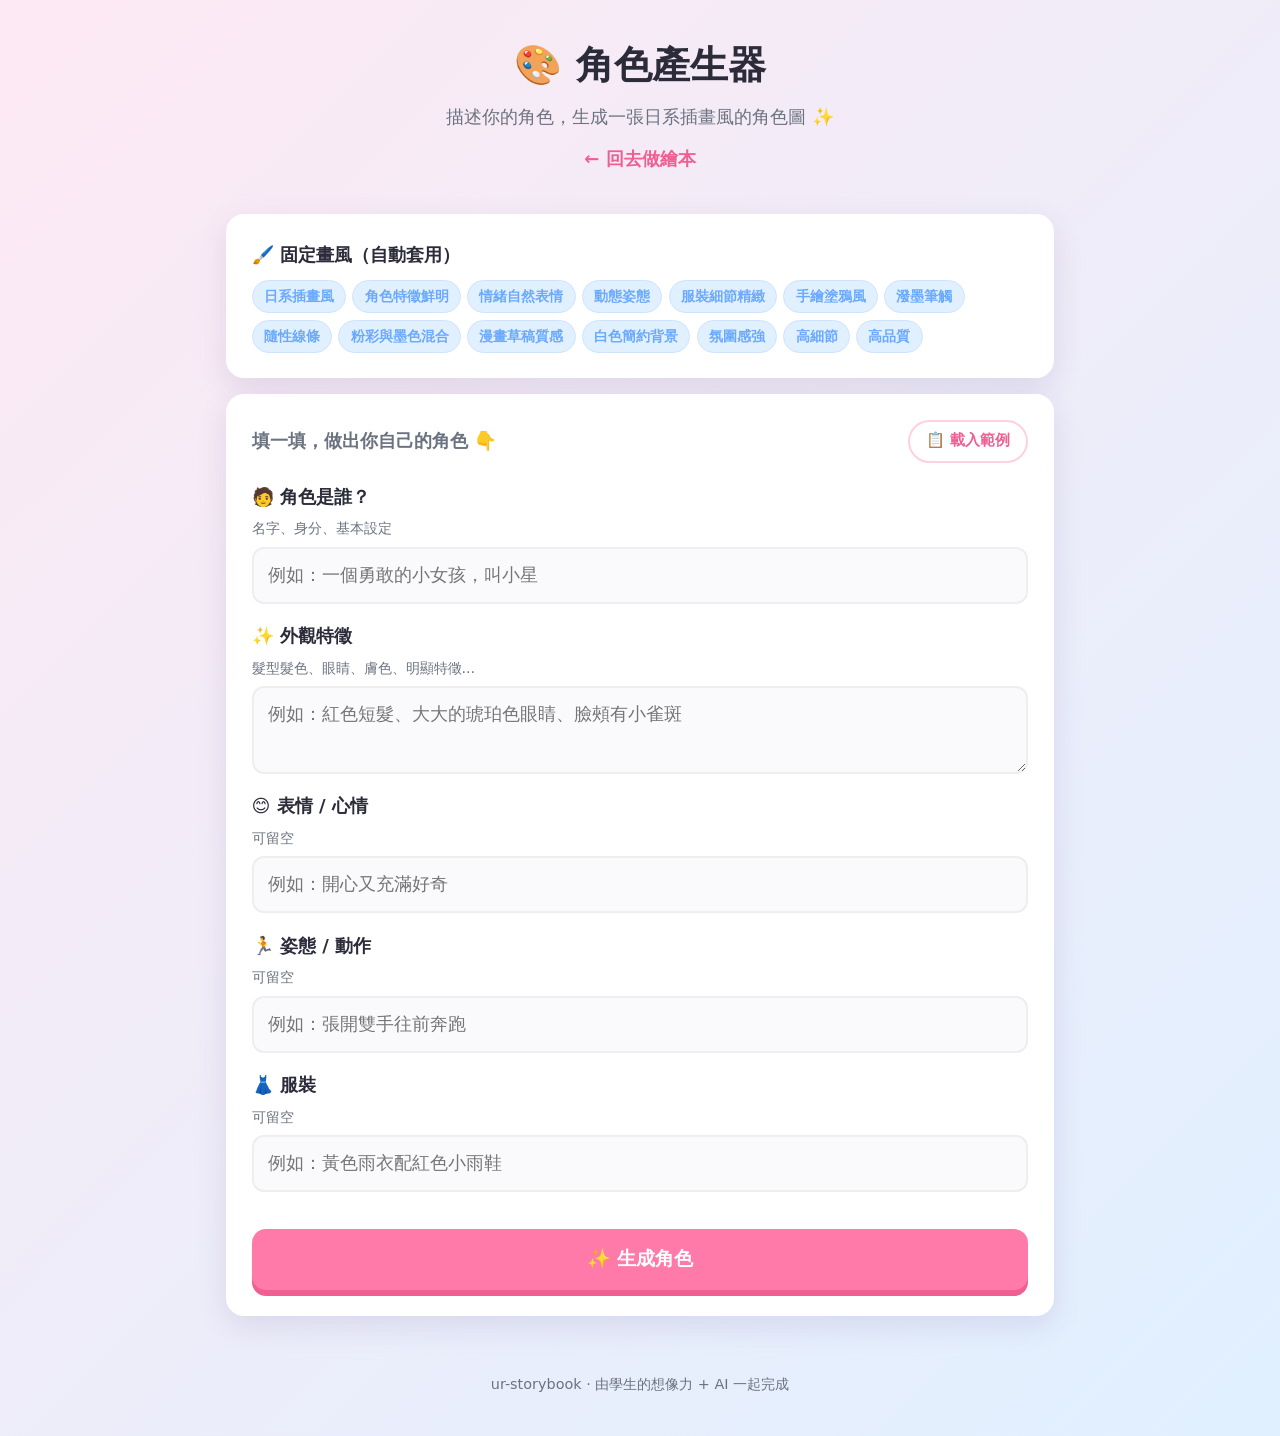
==== public/character.html @ 3357f684 "新增角色產生器工具，並優化插圖背景與生圖速度 角色產生器（新工具）： - public/character.html + character.js：描述角色→出圖→下載或「用這個角色做繪本」 - se" ====
<!doctype html>
<html lang="zh-Hant">
<head>
  <meta charset="utf-8" />
  <meta name="viewport" content="width=device-width, initial-scale=1" />
  <title>🎨 角色產生器 · ur-storybook</title>
  <link rel="stylesheet" href="style.css" />
</head>
<body>
  <header class="site-header">
    <h1>🎨 角色產生器</h1>
    <p>描述你的角色，生成一張日系插畫風的角色圖 ✨</p>
    <nav class="topnav"><a href="index.html">← 回去做繪本</a></nav>
  </header>

  <main>
    <!-- 風格說明 -->
    <section class="card style-card">
      <span class="label">🖌️ 固定畫風（自動套用）</span>
      <div class="style-chips" id="styleChips"></div>
    </section>

    <!-- 設定區 -->
    <section id="setup" class="card">
      <div class="setup-head">
        <p class="setup-intro">填一填，做出你自己的角色 👇</p>
        <button type="button" id="loadExample" class="btn-mini">📋 載入範例</button>
      </div>

      <label class="field">
        <span class="label">🧑 角色是誰？</span>
        <span class="hint">名字、身分、基本設定</span>
        <input type="text" id="cName" placeholder="例如：一個勇敢的小女孩，叫小星" />
      </label>

      <label class="field">
        <span class="label">✨ 外觀特徵</span>
        <span class="hint">髮型髮色、眼睛、膚色、明顯特徵…</span>
        <textarea id="cFeatures" rows="2" placeholder="例如：紅色短髮、大大的琥珀色眼睛、臉頰有小雀斑"></textarea>
      </label>

      <label class="field">
        <span class="label">😊 表情 / 心情</span>
        <span class="hint">可留空</span>
        <input type="text" id="cMood" placeholder="例如：開心又充滿好奇" />
      </label>

      <label class="field">
        <span class="label">🏃 姿態 / 動作</span>
        <span class="hint">可留空</span>
        <input type="text" id="cPose" placeholder="例如：張開雙手往前奔跑" />
      </label>

      <label class="field">
        <span class="label">👗 服裝</span>
        <span class="hint">可留空</span>
        <input type="text" id="cClothing" placeholder="例如：黃色雨衣配紅色小雨鞋" />
      </label>

      <p id="ideaWarn" class="inline-warn hidden"></p>

      <button id="generate" class="btn-primary">✨ 生成角色</button>
      <p id="status" class="status hidden"></p>
    </section>

    <!-- 成果區 -->
    <section id="result" class="card hidden">
      <div class="page">
        <div class="page-img" id="charImg"><div class="spinner">角色生成中…</div></div>
      </div>
      <div class="book-actions">
        <button id="useInBook" class="btn-primary">📖 用這個角色做繪本</button>
        <button id="download" class="btn-secondary">⬇️ 下載角色圖</button>
        <button id="again" class="btn-secondary">↻ 再做一個</button>
      </div>
    </section>
  </main>

  <footer class="site-footer">ur-storybook · 由學生的想像力 + AI 一起完成</footer>

  <script src="contentSafety.js"></script>
  <script src="character.js"></script>
</body>
</html>
---- public/style.css ----
:root {
  --bg1: #fde9f3; --bg2: #e0f0ff; --card: #ffffff; --ink: #2b2b3a; --muted: #6b7280;
  --primary: #ff7aa8; --primary-d: #ef5f92; --accent: #6aa9ff; --ring: #ffd0e2;
  --radius: 18px; --shadow: 0 10px 30px rgba(80, 60, 120, .12);
}
* { box-sizing: border-box; }
body {
  margin: 0; color: var(--ink);
  font-family: "Noto Sans TC", system-ui, "Microsoft JhengHei", sans-serif;
  background: linear-gradient(135deg, var(--bg1), var(--bg2)); min-height: 100vh;
  font-size: 18px; line-height: 1.7;
}
.site-header { text-align: center; padding: 2rem 1rem .5rem; }
.site-header h1 { margin: 0; font-size: 2.4rem; }
.site-header p { margin: .3rem 0 0; color: var(--muted); }
main { max-width: 860px; margin: 0 auto; padding: 1rem; }
.site-footer { text-align: center; padding: 1.5rem 1rem 2.5rem; color: var(--muted); font-size: .9rem; }
.topnav { margin-top: .7rem; }
.topnav a { color: var(--primary-d); font-weight: 700; text-decoration: none; }
.topnav a:hover { text-decoration: underline; }

.style-card { padding: 1rem 1.4rem; }
.style-chips { display: flex; flex-wrap: wrap; gap: .4rem; margin-top: .6rem; }
.chip { background: var(--bg2); color: var(--accent); border: 1px solid #cfe3ff; border-radius: 999px; padding: .25rem .7rem; font-size: .85rem; font-weight: 600; }

.card {
  background: var(--card); border-radius: var(--radius); box-shadow: var(--shadow);
  padding: 1.6rem; margin: 1rem 0;
}
.field { display: flex; flex-direction: column; gap: .4rem; flex: 1; }
.label { font-weight: 700; }
.hint { color: var(--muted); font-size: .85rem; }
textarea, select, input[type=file], input[type=text] {
  font: inherit; padding: .7rem .9rem; border: 2px solid #eee; border-radius: 12px;
  background: #fafafd; transition: border-color .15s; width: 100%;
}
textarea:focus, select:focus, input[type=text]:focus { outline: none; border-color: var(--accent); }

.setup-head { display: flex; align-items: center; justify-content: space-between; gap: 1rem; margin-bottom: 1.2rem; flex-wrap: wrap; }
.setup-intro { margin: 0; color: var(--muted); font-weight: 600; }
#setup .field { margin-bottom: 1.1rem; }
#setup .field .hint { margin-top: -.1rem; }
.row { display: flex; gap: 1rem; flex-wrap: wrap; margin-top: 1rem; }
.field.small { flex: 0 0 130px; }

.char-preview { position: relative; width: 120px; margin-top: .4rem; }
.char-preview img { width: 120px; height: 120px; object-fit: cover; border-radius: 12px; border: 2px solid var(--ring); }
.char-preview button { position: absolute; top: -8px; right: -8px; border: none; background: var(--primary-d); color: #fff; width: 26px; height: 26px; border-radius: 50%; cursor: pointer; }

.btn-primary, .btn-secondary {
  font: inherit; font-weight: 800; border: none; cursor: pointer; border-radius: 14px;
  padding: .9rem 1.4rem; margin-top: 1.2rem; transition: transform .08s, box-shadow .15s;
}
.btn-primary { background: var(--primary); color: #fff; width: 100%; font-size: 1.2rem; box-shadow: 0 6px 0 var(--primary-d); }
.btn-primary:active { transform: translateY(3px); box-shadow: 0 3px 0 var(--primary-d); }
.btn-primary:disabled { background: #ccc; box-shadow: 0 6px 0 #aaa; cursor: not-allowed; }
.btn-secondary { background: #eef1ff; color: var(--accent); }

.status { text-align: center; font-weight: 700; color: var(--primary-d); margin-top: 1rem; }
.inline-warn {
  margin: .3rem 0 0; padding: .55rem .8rem; border-radius: 10px;
  background: #fff4e0; color: #b26a00; border: 1px solid #ffd591; font-size: .92rem; font-weight: 600;
}
.hidden { display: none !important; }

/* 繪本 */
#bookTitle { text-align: center; font-size: 1.8rem; margin: 0 0 1rem; }
.page-view { display: flex; align-items: center; gap: .6rem; }
.nav {
  font-size: 2rem; border: none; background: #fff; color: var(--accent); cursor: pointer;
  width: 52px; height: 52px; border-radius: 50%; box-shadow: var(--shadow); flex: 0 0 auto;
}
.nav:disabled { opacity: .3; cursor: default; }
.page { flex: 1; text-align: center; }
.page-img {
  width: 100%; aspect-ratio: 1/1; border-radius: 16px; overflow: hidden; background: #f3f0fa;
  display: grid; place-items: center; border: 3px solid var(--ring);
}
.page-img img { width: 100%; height: 100%; object-fit: cover; display: block; }
.spinner { color: var(--muted); font-weight: 700; animation: pulse 1.2s ease-in-out infinite; }
@keyframes pulse { 0%,100%{opacity:.4} 50%{opacity:1} }
.page-text { font-size: 1.3rem; margin: 1rem .5rem 0; min-height: 3rem; }
.cover-title { font-size: 1.9rem; font-weight: 800; color: var(--primary-d); }

.page-tools { margin-top: .8rem; }
.btn-mini {
  font: inherit; font-weight: 700; font-size: .95rem; cursor: pointer;
  border: 2px solid var(--ring); background: #fff; color: var(--primary-d);
  border-radius: 999px; padding: .4rem 1rem; transition: background .15s;
}
.btn-mini:hover:not(:disabled) { background: var(--bg1); }
.btn-mini:disabled { opacity: .45; cursor: default; }

.page-dots { display: flex; justify-content: center; gap: .5rem; margin-top: 1rem; flex-wrap: wrap; }
.dot { width: 12px; height: 12px; border-radius: 50%; background: #ddd; cursor: pointer; }
.dot.active { background: var(--primary); transform: scale(1.3); }
.dot.pending { background: #ffe0ec; }
.dot.err { background: #ff8f8f; }
.book-actions { text-align: center; display: flex; gap: .8rem; justify-content: center; flex-wrap: wrap; }
.book-actions .btn-secondary { margin-top: 1.2rem; }

@media (max-width: 560px) {
  body { font-size: 16px; }
  .field.small { flex: 1 1 45%; }
  .site-header h1 { font-size: 1.9rem; }
}
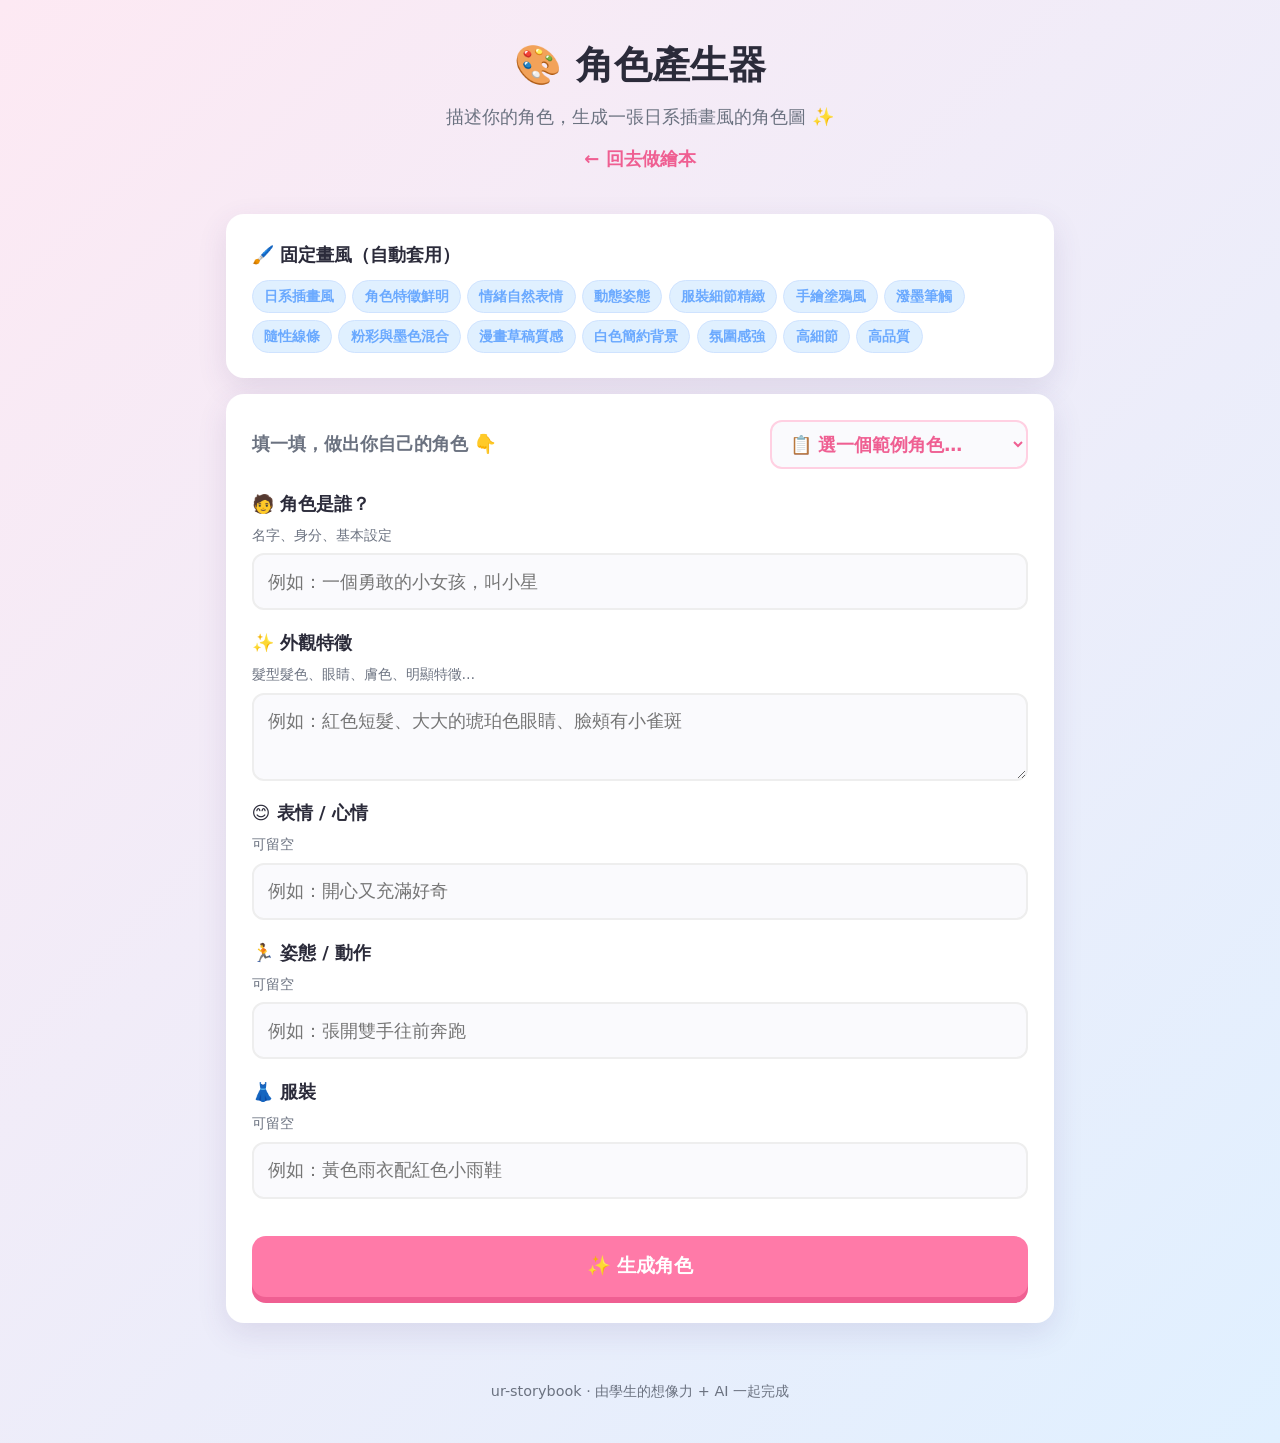
==== commit daf72aee: "範例改成下拉選單：繪本 10 故事、角色 10 主角 - 繪本頁 app.js：載入範例改 <select>，10 個童話/歷史故事（小紅帽…鄭和下西洋），選了自動填書名/主角/場景/情節/結局 - " ====
--- a/public/character.html
+++ b/public/character.html
@@ -24,7 +24,9 @@
     <section id="setup" class="card">
       <div class="setup-head">
         <p class="setup-intro">填一填，做出你自己的角色 👇</p>
-        <button type="button" id="loadExample" class="btn-mini">📋 載入範例</button>
+        <select id="exampleSelect" class="example-select" aria-label="選一個範例角色">
+          <option value="">📋 選一個範例角色…</option>
+        </select>
       </div>
 
       <label class="field">
--- a/public/style.css
+++ b/public/style.css
@@ -38,6 +38,7 @@
 
 .setup-head { display: flex; align-items: center; justify-content: space-between; gap: 1rem; margin-bottom: 1.2rem; flex-wrap: wrap; }
 .setup-intro { margin: 0; color: var(--muted); font-weight: 600; }
+.example-select { width: auto; max-width: 100%; flex: 0 1 auto; border-color: var(--ring); color: var(--primary-d); font-weight: 700; cursor: pointer; }
 #setup .field { margin-bottom: 1.1rem; }
 #setup .field .hint { margin-top: -.1rem; }
 .row { display: flex; gap: 1rem; flex-wrap: wrap; margin-top: 1rem; }
